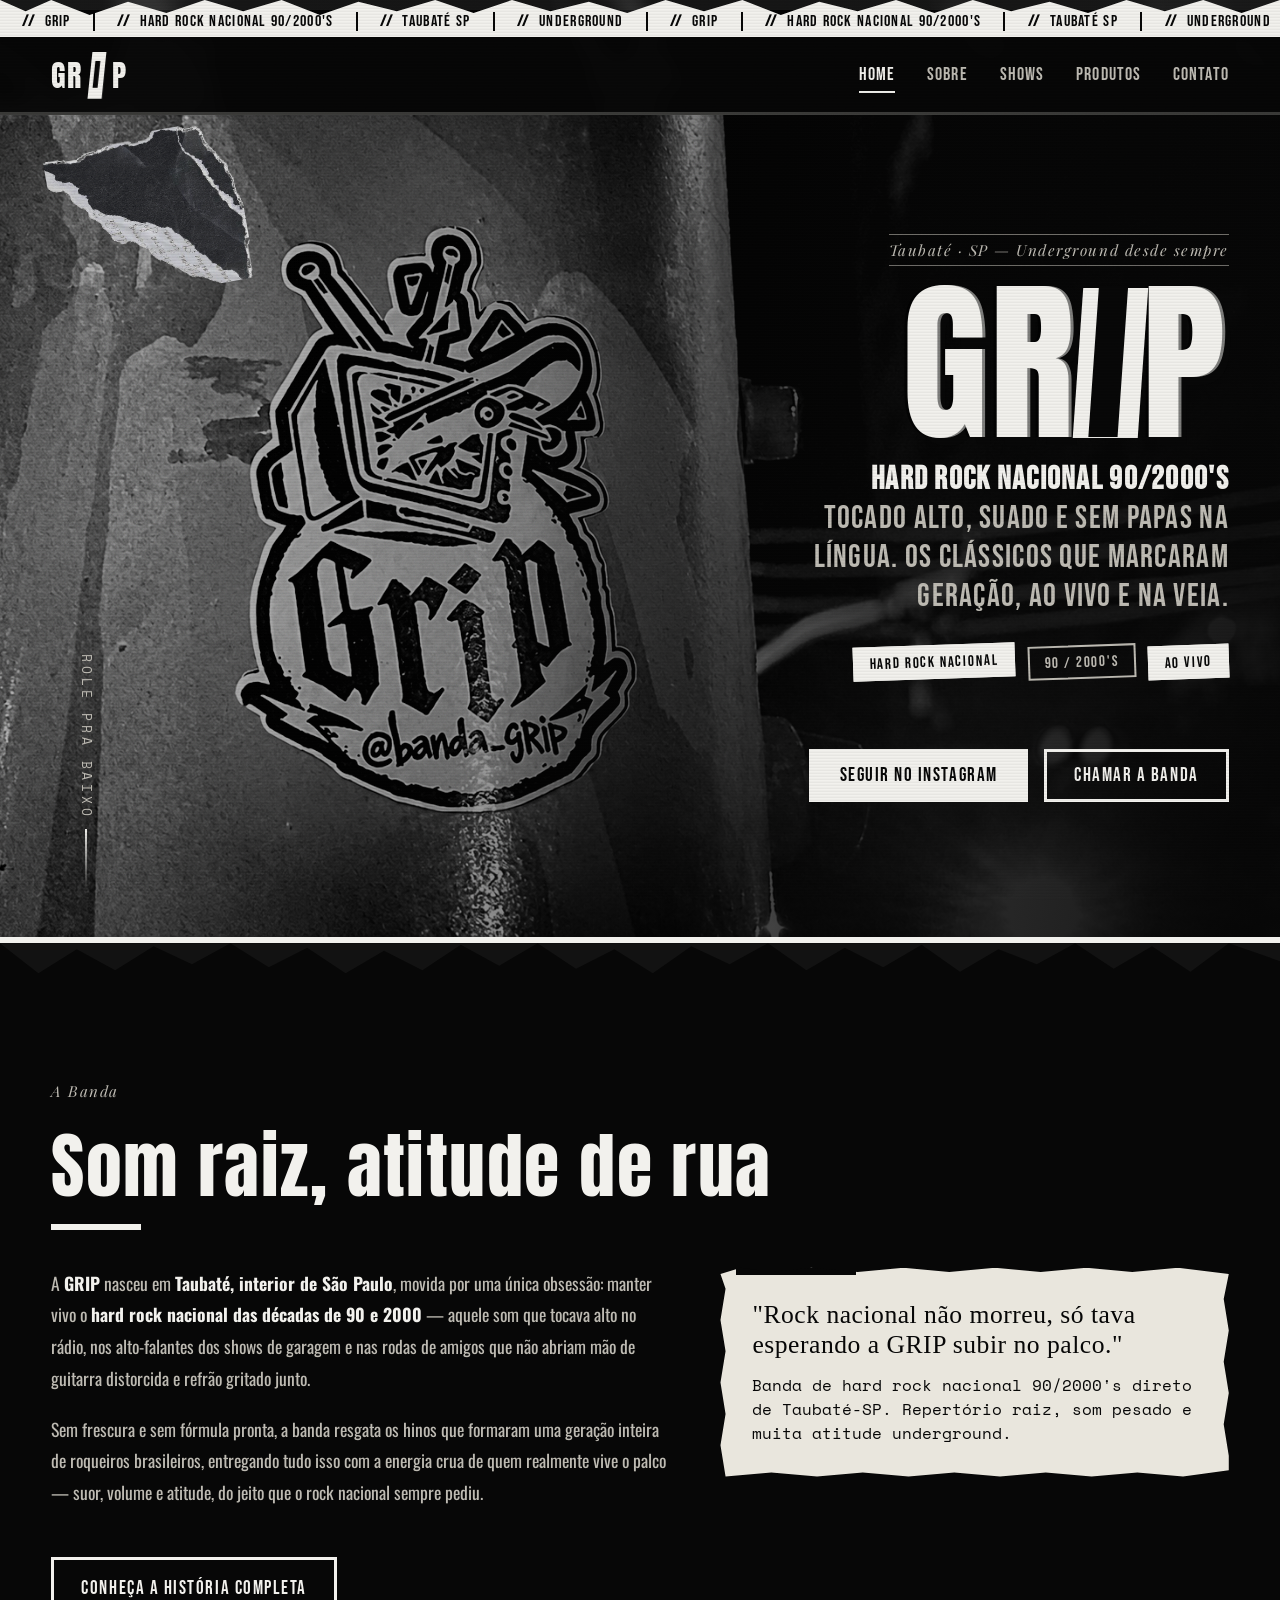
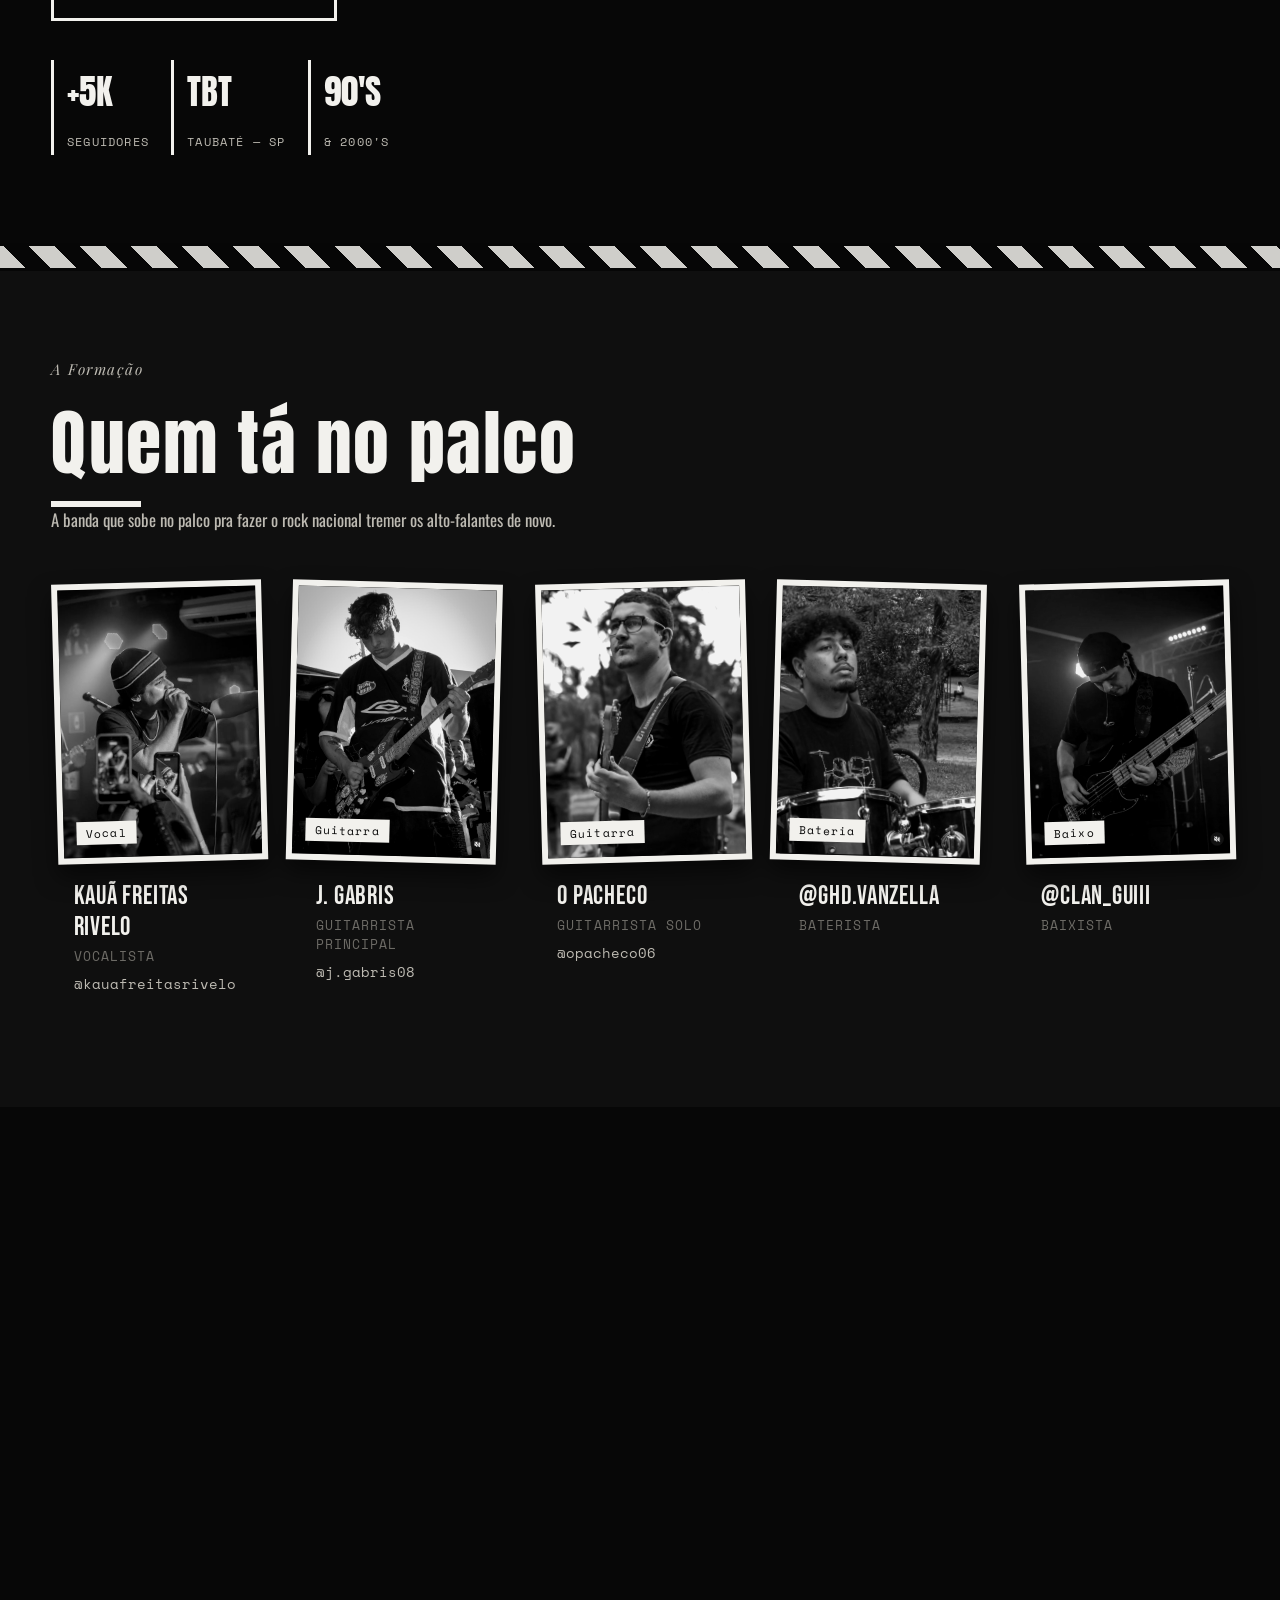
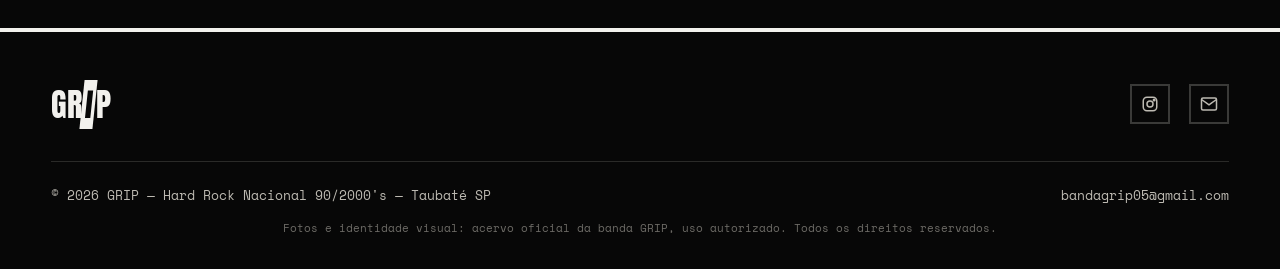
==== index.html @ e5ebc7c7 "Initial Commit of Banda GRIP" ====
<!DOCTYPE html>
<html lang="pt-BR">
<head>
<meta charset="UTF-8">
<meta name="viewport" content="width=device-width, initial-scale=1.0">
<title>GRIP — Hard Rock Nacional 90/2000's | Taubaté SP</title>
<meta name="description" content="GRIP é uma banda de hard rock nacional 90/2000's de Taubaté-SP. Som raiz, atitude underground e os maiores hits do rock brasileiro ao vivo.">
<link rel="icon" href="data:,">
<link rel="stylesheet" href="css/style.css">
</head>
<body>

<div class="page-bg" aria-hidden="true"><img src="img/home.jpg" alt=""></div>

<div class="tracking-glitch"></div>

<div class="ticker">
  <div class="ticker__track">
    <span>GRIP</span><span>HARD ROCK NACIONAL 90/2000'S</span><span>TAUBATÉ SP</span><span>UNDERGROUND</span>
    <span>GRIP</span><span>HARD ROCK NACIONAL 90/2000'S</span><span>TAUBATÉ SP</span><span>UNDERGROUND</span>
  </div>
</div>

<header class="site-header">
  <nav class="nav container">
    <a href="index.html" class="nav__logo">GR<span>I</span>P</a>
    <button class="nav__toggle" aria-label="Abrir menu" aria-expanded="false"><span></span></button>
    <ul class="nav__links">
      <li><a href="index.html">Home</a></li>
      <li><a href="sobre.html">Sobre</a></li>
      <li><a href="shows.html">Shows</a></li>
      <li><a href="produtos.html">Produtos</a></li>
      <li><a href="contato.html">Contato</a></li>
    </ul>
  </nav>
</header>

<main>

  <!-- HERO -->
  <section class="hero">
    <div class="hero__bg" aria-hidden="true"><img src="img/grip-hero.png" alt=""></div>
    <div class="paper-corner paper-corner--hero" aria-hidden="true"></div>
    <div class="container hero__inner">
      <span class="hero__eyebrow">Taubaté · SP — Underground desde sempre</span>
      <h1 class="hero__title">GR<em>I</em>P</h1>
      <p class="hero__tagline">
        <strong>Hard rock nacional 90/2000's</strong> tocado alto, suado e sem papas na língua.
        Os clássicos que marcaram geração, ao vivo e na veia.
      </p>
      <div class="hero__meta">
        <span class="badge badge--red">HARD ROCK NACIONAL</span>
        <span class="badge badge--mustard">90 / 2000's</span>
        <span class="badge badge--red">AO VIVO</span>
      </div>
      <div class="btn-row mt-lg">
        <a class="btn btn--fill" href="https://www.instagram.com/banda_grip/" target="_blank" rel="noopener">Seguir no Instagram</a>
        <a class="btn" href="contato.html">Chamar a Banda</a>
      </div>
    </div>
    <span class="hero__scroll">ROLE PRA BAIXO</span>
  </section>

  <div class="torn-divider"></div>

  <!-- SOBRE TEASER -->
  <section class="section">
    <div class="container">
      <div class="section-head reveal">
        <span class="section-head__kicker">A Banda</span>
        <h2 class="section-head__title">Som raiz, atitude de rua</h2>
      </div>

      <div class="bio">
        <div class="bio__text reveal">
          <p>
            A <strong>GRIP</strong> nasceu em <strong>Taubaté, interior de São Paulo</strong>, movida por uma única obsessão:
            manter vivo o <strong>hard rock nacional das décadas de 90 e 2000</strong> — aquele som que tocava alto no rádio,
            nos alto-falantes dos shows de garagem e nas rodas de amigos que não abriam mão de guitarra distorcida e refrão gritado junto.
          </p>
          <p>
            Sem frescura e sem fórmula pronta, a banda resgata os hinos que formaram uma geração inteira de roqueiros brasileiros,
            entregando tudo isso com a energia crua de quem realmente vive o palco — suor, volume e atitude, do jeito que o rock nacional sempre pediu.
          </p>
          <a class="btn mt-lg" href="sobre.html">Conheça a história completa</a>

          <div class="bio__stats">
            <div class="stat">
              <span class="stat__num">+5K</span>
              <span class="stat__label">Seguidores</span>
            </div>
            <div class="stat">
              <span class="stat__num">TBT</span>
              <span class="stat__label">Taubaté — SP</span>
            </div>
            <div class="stat">
              <span class="stat__num">90'S</span>
              <span class="stat__label">& 2000's</span>
            </div>
          </div>
        </div>

        <div class="bio__clip reveal">
          <h3>"Rock nacional não morreu, só tava esperando a GRIP subir no palco."</h3>
          <p>Banda de hard rock nacional 90/2000's direto de Taubaté-SP. Repertório raiz, som pesado e muita atitude underground.</p>
        </div>
      </div>
    </div>
  </section>

  <div class="divider--tape"></div>

  <!-- INTEGRANTES TEASER -->
  <section class="section section--over-photo">
    <div class="container">
      <div class="section-head reveal">
        <span class="section-head__kicker">A Formação</span>
        <h2 class="section-head__title">Quem tá no palco</h2>
        <p class="section-head__sub">A banda que sobe no palco pra fazer o rock nacional tremer os alto-falantes de novo.</p>
      </div>

      <div class="carousel reveal">
        <button class="carousel__btn carousel__btn--prev" aria-label="Integrante anterior">&#8249;</button>
        <div class="carousel__track">

          <article class="carousel__slide member-card">
            <div class="member-card__photo tv-frame">
              <span class="member-card__role">Vocal</span>
              <img class="tv-frame__photo" src="img/vocalista.jpg" alt="Kauã Freitas Rivelo cantando ao vivo">
            </div>
            <div class="member-card__body">
              <h3 class="member-card__name">Kauã Freitas Rivelo</h3>
              <p class="member-card__instrument">Vocalista</p>
              <a class="member-card__handle" href="https://www.instagram.com/kauafreitasrivelo/" target="_blank" rel="noopener">@kauafreitasrivelo</a>
            </div>
          </article>

          <article class="carousel__slide member-card">
            <div class="member-card__photo tv-frame">
              <span class="member-card__role">Guitarra</span>
              <img class="tv-frame__photo" src="img/guitarrista-principal.jpg" alt="J. Gabris tocando guitarra">
            </div>
            <div class="member-card__body">
              <h3 class="member-card__name">J. Gabris</h3>
              <p class="member-card__instrument">Guitarrista Principal</p>
              <a class="member-card__handle" href="https://www.instagram.com/j.gabris08/" target="_blank" rel="noopener">@j.gabris08</a>
            </div>
          </article>

          <article class="carousel__slide member-card">
            <div class="member-card__photo tv-frame">
              <span class="member-card__role">Guitarra</span>
              <img class="tv-frame__photo" src="img/guitarrista-solo.jpg" alt="O Pacheco tocando guitarra">
            </div>
            <div class="member-card__body">
              <h3 class="member-card__name">O Pacheco</h3>
              <p class="member-card__instrument">Guitarrista Solo</p>
              <a class="member-card__handle" href="https://www.instagram.com/opacheco06/" target="_blank" rel="noopener">@opacheco06</a>
            </div>
          </article>

          <article class="carousel__slide member-card">
            <div class="member-card__photo tv-frame">
              <span class="member-card__role">Bateria</span>
              <img class="tv-frame__photo" src="img/baterista.jpg" alt="Baterista da GRIP">
            </div>
            <div class="member-card__body">
              <h3 class="member-card__name"><a href="https://www.instagram.com/ghd.vanzella/" target="_blank" rel="noopener">@ghd.vanzella</a></h3>
              <p class="member-card__instrument">Baterista</p>
            </div>
          </article>

          <article class="carousel__slide member-card">
            <div class="member-card__photo tv-frame">
              <span class="member-card__role">Baixo</span>
              <img class="tv-frame__photo" src="img/baixista.jpg" alt="Baixista da GRIP">
            </div>
            <div class="member-card__body">
              <h3 class="member-card__name"><a href="https://www.instagram.com/clan_guiii/" target="_blank" rel="noopener">@clan_guiii</a></h3>
              <p class="member-card__instrument">Baixista</p>
            </div>
          </article>

        </div>
        <button class="carousel__btn carousel__btn--next" aria-label="Próximo integrante">&#8250;</button>
        <div class="carousel__counter"><strong data-current>01</strong> / <span data-total>05</span></div>
      </div>
    </div>
  </section>

  <!-- CHAMADA SHOWS -->
  <section class="section">
    <div class="container">
      <div class="shows-cta reveal">
        <span class="badge badge--mustard">Agenda</span>
        <h3>Quer ver a GRIP ao vivo?</h3>
        <p>Datas e locais de show são anunciados em primeira mão no Instagram da banda. Segue lá pra não perder o próximo rolê.</p>
        <div class="btn-row">
          <a class="btn btn--fill" href="https://www.instagram.com/banda_grip/" target="_blank" rel="noopener">Ver agenda no Instagram</a>
          <a class="btn" href="shows.html">Página de shows</a>
        </div>
      </div>
    </div>
  </section>

</main>

<footer class="site-footer">
  <div class="container footer-inner">
    <div class="footer-logo">GR<span>I</span>P</div>
    <div class="footer-social">
      <a href="https://www.instagram.com/banda_grip/" target="_blank" rel="noopener" aria-label="Instagram">
        <svg viewBox="0 0 24 24" fill="none" stroke="currentColor" stroke-width="2"><rect x="3" y="3" width="18" height="18" rx="5"/><circle cx="12" cy="12" r="4"/><circle cx="17.5" cy="6.5" r="1"/></svg>
      </a>
      <a href="mailto:bandagrip05@gmail.com" aria-label="E-mail">
        <svg viewBox="0 0 24 24" fill="none" stroke="currentColor" stroke-width="2"><rect x="2" y="4" width="20" height="16" rx="2"/><path d="m2 6 10 7 10-7"/></svg>
      </a>
    </div>
  </div>
  <div class="container footer-bottom">
    <span>&copy; <span data-year></span> GRIP — Hard Rock Nacional 90/2000's — Taubaté SP</span>
    <span>bandagrip05@gmail.com</span>
  </div>
  <div class="container footer-credits">
    Fotos e identidade visual: acervo oficial da banda GRIP, uso autorizado. Todos os direitos reservados.
  </div>
</footer>

<script src="js/main.js"></script>
</body>
</html>
---- css/style.css ----
/* =========================================================
   GRIP — Hard Rock Nacional 90/2000's — Taubaté SP
   Tema: Jornal Rasgado + TV / Vidro Quebrado — Preto & Branco
   ========================================================= */

@import url('https://fonts.googleapis.com/css2?family=Anton&family=Bebas+Neue&family=Permanent+Marker&family=Playfair+Display:wght@700;900&family=Oswald:wght@400;500;600;700&family=Space+Mono:wght@400;700&display=swap');

:root{
  --black:#070707;
  --black-soft:#121212;
  --paper:#e9e6dd;
  --paper-dim:#bdbab2;
  --white:#f2f1ed;
  --ink:#d8d6cf;
  --grey:#3a3a38;
  --grey-light:#6d6b66;
  --line:#2a2a28;

  --f-display: 'Anton', 'Bebas Neue', sans-serif;
  --f-condensed: 'Bebas Neue', sans-serif;
  --f-hand: 'Permanent Marker', cursive;
  --f-serif: 'Playfair Display', serif;
  --f-body: 'Oswald', sans-serif;
  --f-mono: 'Space Mono', monospace;
}

*,*::before,*::after{ box-sizing:border-box; }
html{ scroll-behavior:smooth; }
body{
  margin:0;
  background:var(--black);
  color:var(--white);
  font-family:var(--f-body);
  font-weight:400;
  overflow-x:hidden;
  position:relative;
}

img{ max-width:100%; display:block; }
a{ color:inherit; text-decoration:none; }

/* ---------------------------------------------------------
   FUNDO DE PÁGINA (Home) — foto com blur
--------------------------------------------------------- */
.page-bg{
  position:fixed;
  inset:-40px;
  z-index:-1;
  overflow:hidden;
}
.page-bg img{
  width:100%; height:100%;
  object-fit:cover;
  filter:blur(9px) grayscale(1) brightness(.6) contrast(1.2);
  transform:scale(1.08);
}
.page-bg::after{
  content:"";
  position:absolute; inset:0;
  background:radial-gradient(ellipse at 50% 35%, transparent 0%, rgba(7,7,7,.65) 80%);
}

/* ---------------------------------------------------------
   FUNDO DO HERO (Home) — foto do adesivo, só no topo
--------------------------------------------------------- */
.hero__bg{
  position:absolute;
  inset:0;
  overflow:hidden;
  z-index:0;
}
.hero__bg img{
  width:100%; height:100%;
  object-fit:cover;
  object-position:center 30%;
  filter:grayscale(1) brightness(.85) contrast(1.15);
}
.hero__bg::after{
  content:"";
  position:absolute; inset:0;
  background:linear-gradient(100deg, rgba(7,7,7,.15) 0%, rgba(7,7,7,.35) 42%, rgba(7,7,7,.8) 68%, rgba(7,7,7,.95) 100%);
}

/* ---------------------------------------------------------
   ACENTOS DECORATIVOS — recortes "composição"
--------------------------------------------------------- */
.paper-corner{
  position:absolute;
  width:150px; height:150px;
  background-image:url("../img/composicao03.png");
  background-size:contain;
  background-repeat:no-repeat;
  opacity:.9;
  pointer-events:none;
  z-index:1;
}
.paper-corner--hero{
  top:-10px; left:4%;
  width:190px; height:190px;
  transform:rotate(-100deg);
}
.ink-stamp{
  position:absolute;
  inset:0;
  background-image:url("../img/composicao01.png");
  background-size:60% auto;
  background-repeat:no-repeat;
  background-position:center 20%;
  opacity:.14;
  pointer-events:none;
  z-index:0;
}
.film-strip{
  width:100%;
  height:90px;
  background-image:url("../img/composicao02.png");
  background-size:auto 160%;
  background-repeat:repeat-x;
  background-position:center;
  opacity:.8;
  margin-bottom:2.5rem;
}
ul{ margin:0; padding:0; list-style:none; }
h1,h2,h3,h4{ margin:0; font-family:var(--f-display); font-weight:400; letter-spacing:.02em; }
p{ margin:0; }

::selection{ background:var(--white); color:var(--black); }

/* ---------------------------------------------------------
   GRAIN / SCANLINE / STATIC OVERLAY (whole site = tela quebrada)
--------------------------------------------------------- */
body::before{
  content:"";
  position:fixed; inset:0;
  z-index:9999;
  pointer-events:none;
  opacity:.08;
  mix-blend-mode:overlay;
  background-image:url("data:image/svg+xml;utf8,<svg xmlns='http://www.w3.org/2000/svg' width='160' height='160'><filter id='n'><feTurbulence type='fractalNoise' baseFrequency='0.9' numOctaves='2' stitchTiles='stitch'/></filter><rect width='100%25' height='100%25' filter='url(%23n)'/></svg>");
  background-size:160px 160px;
  animation:staticJitter .4s steps(2) infinite;
}
body::after{
  content:"";
  position:fixed; inset:0;
  z-index:9998;
  pointer-events:none;
  background:repeating-linear-gradient(0deg, rgba(0,0,0,.14) 0px, rgba(0,0,0,.14) 1px, transparent 2px, transparent 3px);
  opacity:.3;
}
@keyframes staticJitter{
  0%{ transform:translate(0,0); }
  50%{ transform:translate(-1px,1px); }
  100%{ transform:translate(1px,-1px); }
}

/* tracking glitch bar que cruza a tela de vez em quando */
.tracking-glitch{
  position:fixed; left:0; right:0; height:10px;
  background:rgba(242,241,237,.08);
  z-index:9997;
  pointer-events:none;
  animation:trackingMove 7s linear infinite;
}
@keyframes trackingMove{
  0%{ top:-10%; opacity:0; }
  2%{ opacity:1; }
  6%{ opacity:0; }
  100%{ top:110%; opacity:0; }
}

.container{
  width:min(1180px, 92%);
  margin:0 auto;
}

/* ---------------------------------------------------------
   TICKER — tira de jornal rasgada
--------------------------------------------------------- */
.ticker{
  background:var(--white);
  color:var(--black);
  font-family:var(--f-condensed);
  font-size:1rem;
  letter-spacing:.08em;
  overflow:hidden;
  white-space:nowrap;
  position:relative;
  z-index:500;
  clip-path:polygon(0 0,2% 30%,4% 0,7% 40%,10% 5%,13% 35%,16% 0,19% 30%,22% 0,25% 40%,28% 5%,31% 30%,34% 0,37% 35%,40% 0,43% 30%,46% 5%,49% 35%,52% 0,55% 30%,58% 0,61% 40%,64% 5%,67% 30%,70% 0,73% 35%,76% 0,79% 30%,82% 5%,85% 35%,88% 0,91% 30%,94% 0,97% 35%,100% 0,100% 100%,0 100%);
  padding-top:4px;
}
.ticker__track{
  display:inline-flex;
  animation:ticker 22s linear infinite;
  padding:.5rem 0 .4rem;
}
.ticker__track span{
  padding:0 1.4rem;
  display:inline-flex;
  align-items:center;
  gap:.6rem;
  border-left:2px solid var(--black);
}
.ticker__track span:first-child{ border-left:none; }
.ticker__track span::before{ content:"//"; font-weight:700; }
@keyframes ticker{
  0%{ transform:translateX(0); }
  100%{ transform:translateX(-50%); }
}

/* ---------------------------------------------------------
   HEADER / NAV
--------------------------------------------------------- */
.site-header{
  position:sticky; top:0; z-index:400;
  background:rgba(7,7,7,.92);
  backdrop-filter:blur(3px);
  border-bottom:3px solid var(--grey);
}
.nav{
  display:flex;
  align-items:center;
  justify-content:space-between;
  padding:.9rem 0;
}
.nav__logo{
  font-family:var(--f-display);
  font-size:1.9rem;
  letter-spacing:.03em;
  color:var(--white);
  display:flex;
  align-items:center;
  gap:.5rem;
}
.nav__logo span{
  display:inline-block;
  background:var(--white);
  color:var(--black);
  padding:0 .2rem;
  transform:skewX(-6deg);
}
.nav__links{
  display:flex;
  gap:2rem;
  font-family:var(--f-condensed);
  font-size:1.15rem;
  letter-spacing:.06em;
}
.nav__links a{
  position:relative;
  padding:.2rem 0;
  color:var(--paper-dim);
  transition:color .2s ease;
}
.nav__links a:hover,
.nav__links a.active{ color:var(--white); }
.nav__links a::after{
  content:"";
  position:absolute; left:0; bottom:-4px;
  width:0; height:2px; background:var(--white);
  transition:width .25s ease;
}
.nav__links a:hover::after,
.nav__links a.active::after{ width:100%; }

.nav__toggle{
  display:none;
  background:none; border:2px solid var(--white);
  width:42px; height:38px;
  position:relative;
  cursor:pointer;
}
.nav__toggle span,
.nav__toggle span::before,
.nav__toggle span::after{
  content:""; position:absolute; left:8px; right:8px; height:2px; background:var(--white);
}
.nav__toggle span{ top:18px; }
.nav__toggle span::before{ top:-8px; }
.nav__toggle span::after{ top:8px; }

@media (max-width:860px){
  .nav__toggle{ display:block; }
  .nav__links{
    position:fixed; inset:0 0 0 auto;
    top:64px;
    width:70%;
    max-width:320px;
    height:calc(100vh - 64px);
    background:var(--black-soft);
    border-left:3px solid var(--white);
    flex-direction:column;
    padding:2rem 1.6rem;
    transform:translateX(100%);
    transition:transform .3s ease;
  }
  .nav__links.open{ transform:translateX(0); }
}

/* ---------------------------------------------------------
   BADGES / BUTTONS
--------------------------------------------------------- */
.badge{
  display:inline-flex; align-items:center; gap:.4rem;
  font-family:var(--f-condensed);
  font-size:.95rem;
  letter-spacing:.12em;
  padding:.35rem .9rem;
  border:2px solid var(--white);
  color:var(--white);
  transform:rotate(-2deg);
}
.badge--red{ background:var(--white); color:var(--black); }
.badge--mustard{ color:var(--paper-dim); border-color:var(--paper-dim); }

.btn{
  display:inline-flex; align-items:center; gap:.6rem;
  font-family:var(--f-condensed);
  font-size:1.2rem;
  letter-spacing:.08em;
  padding:.75rem 1.7rem;
  border:3px solid var(--white);
  color:var(--white);
  background:transparent;
  position:relative;
  transition:background .2s ease, color .2s ease, transform .15s ease;
}
.btn:hover{ transform:translate(-2px,-2px); }
.btn--fill{
  background:var(--white);
  border-color:var(--white);
  color:var(--black);
}
.btn--fill:hover{ background:var(--paper-dim); border-color:var(--paper-dim); }

.btn-row{ display:flex; gap:1rem; flex-wrap:wrap; }
.hero .btn-row{ justify-content:flex-end; }

/* ---------------------------------------------------------
   HERO
--------------------------------------------------------- */
.hero{
  position:relative;
  min-height:92vh;
  display:flex;
  align-items:center;
  padding:3rem 0 4rem;
  background:
    radial-gradient(ellipse at 50% 20%, rgba(255,255,255,.08), transparent 60%),
    repeating-radial-gradient(circle at 10% 90%, rgba(242,241,237,.03) 0 2px, transparent 2px 4px),
    linear-gradient(rgba(7,7,7,.35), rgba(7,7,7,.65));
  overflow:hidden;
  border-bottom:6px solid var(--white);
}
.hero::before{
  content:"";
  position:absolute; inset:0;
  background-image:
    linear-gradient(transparent 95%, rgba(242,241,237,.06) 100%),
    linear-gradient(90deg, transparent 95%, rgba(242,241,237,.06) 100%);
  background-size:40px 40px;
  opacity:.5;
  pointer-events:none;
}
.hero__inner{
  position:relative;
  z-index:2;
  display:flex;
  flex-direction:column;
  align-items:flex-end;
  text-align:right;
  margin-left:auto;
  gap:1.4rem;
}
.hero__eyebrow{
  font-family:var(--f-serif);
  font-style:italic;
  font-size:.95rem;
  letter-spacing:.1em;
  color:var(--paper-dim);
  border-top:1px solid var(--grey-light);
  border-bottom:1px solid var(--grey-light);
  padding:.3rem 0;
}
.hero__title{
  font-size:clamp(4.5rem, 16vw, 11rem);
  line-height:.85;
  color:var(--white);
  text-shadow:
    3px 0 0 rgba(242,241,237,.5),
    -3px 0 0 rgba(0,0,0,.6),
    8px 8px 0 var(--black);
  position:relative;
  animation:glitch 6s infinite;
}
.hero__title em{
  font-style:normal;
  display:inline-block;
  color:var(--black);
  background:var(--white);
  padding:0 .06em;
  text-shadow:none;
  transform:skewX(-4deg);
}
@keyframes glitch{
  0%,88%,100%{ transform:translate(0,0); filter:none; clip-path:none; }
  89%{ transform:translate(-4px,2px); filter:brightness(1.4) contrast(1.3); }
  90%{ transform:translate(4px,-2px) skewX(1deg); }
  91%{ transform:translate(-2px,0); filter:invert(.1); }
  92%{ transform:translate(0,2px); }
  93%{ transform:translate(0,0); }
}
.hero__tagline{
  font-family:var(--f-condensed);
  font-size:clamp(1.3rem,2.6vw,2rem);
  letter-spacing:.04em;
  color:var(--paper-dim);
  max-width:34ch;
}
.hero__tagline strong{ color:var(--white); }
.hero__meta{
  display:flex; gap:.8rem; flex-wrap:wrap;
  justify-content:flex-end;
  margin-top:.4rem;
}
.hero__scroll{
  position:absolute;
  left:6%;
  bottom:3rem;
  writing-mode:vertical-rl;
  font-family:var(--f-mono);
  font-size:.8rem;
  letter-spacing:.3em;
  color:var(--paper-dim);
  display:flex; align-items:center; gap:.6rem;
}
.hero__scroll::after{
  content:"";
  width:2px; height:60px;
  background:linear-gradient(var(--white), transparent);
}

/* ---------------------------------------------------------
   SECTION GENERIC
--------------------------------------------------------- */
.section{
  padding:5.5rem 0;
  position:relative;
}
.section--alt{ background:var(--black-soft); }
.section--over-photo{ background:rgba(18,18,18,.82); }
.section-head{
  margin-bottom:3rem;
  display:flex; flex-direction:column; gap:.6rem;
}
.section-head__kicker{
  font-family:var(--f-serif);
  font-style:italic;
  color:var(--paper-dim);
  letter-spacing:.1em;
  font-size:.95rem;
}
.section-head__title{
  font-size:clamp(2.6rem,6vw,4.5rem);
  color:var(--white);
  position:relative;
  display:inline-block;
}
.section-head__title::after{
  content:"";
  position:absolute; left:0; bottom:-10px;
  width:90px; height:6px; background:var(--white);
}
.section-head__sub{
  font-family:var(--f-body);
  color:var(--paper-dim);
  max-width:60ch;
  font-size:1.05rem;
  line-height:1.6;
}

/* halftone divider */
.divider{
  height:46px;
  background-image:radial-gradient(var(--grey) 2px, transparent 2.2px);
  background-size:14px 14px;
  opacity:.5;
}
.divider--tape{
  height:28px;
  background:repeating-linear-gradient(45deg, var(--white) 0 18px, var(--black) 18px 36px);
  border-top:3px solid var(--black);
  border-bottom:3px solid var(--black);
  opacity:.85;
}
/* rasgo entre seções, como papel de jornal arrancado */
.torn-divider{
  position:relative;
  height:50px;
  background:var(--black);
  overflow:hidden;
}
.torn-divider::before{
  content:"";
  position:absolute; left:0; right:0; top:0; height:30px;
  background:var(--black-soft);
  clip-path:polygon(0 0,3% 100%,6% 20%,9% 90%,12% 10%,15% 70%,18% 0,21% 80%,24% 15%,27% 100%,30% 25%,33% 90%,36% 5%,39% 75%,42% 0,45% 85%,48% 20%,51% 100%,54% 10%,57% 70%,60% 0,63% 90%,66% 15%,69% 80%,72% 5%,75% 95%,78% 20%,81% 70%,84% 0,87% 85%,90% 10%,93% 95%,96% 0,100% 60%,100% 0);
}

/* ---------------------------------------------------------
   MOLDURA — foto de jornal com clipe (imagem real)
--------------------------------------------------------- */
.tv-frame{
  position:relative;
  overflow:hidden;
  display:flex; align-items:center; justify-content:center;
  background:
    radial-gradient(ellipse at 50% 30%, rgba(255,255,255,.08), transparent 65%),
    linear-gradient(160deg,#1c1c1a,#070707);
  border:6px solid var(--white);
  box-shadow:0 12px 22px rgba(0,0,0,.55);
  animation:frameSway 8s ease-in-out infinite;
  transform-origin:top center;
}
@keyframes frameSway{
  0%,100%{ transform:rotate(-1.2deg); }
  50%{ transform:rotate(1.2deg); }
}
.tv-frame svg{ position:relative; z-index:5; width:40%; opacity:.9; }
.tv-frame__photo{
  position:absolute;
  inset:0;
  width:100%; height:100%;
  object-fit:cover;
  z-index:1;
  filter:grayscale(1) contrast(1.08) brightness(.95);
}

/* moldura de jornal com clipe (imagem real) — só na página Shows */
.tv-frame--wide{
  width:100%;
  aspect-ratio:21/9;
  overflow:visible;
  border:none;
  box-shadow:none;
}
.tv-frame--wide::before{
  content:"";
  position:absolute; inset:-6%;
  background-image:url("../img/jornal01.png");
  background-repeat:no-repeat;
  background-position:center;
  background-size:contain;
  z-index:4;
  pointer-events:none;
  filter:drop-shadow(0 14px 20px rgba(0,0,0,.6));
}
.tv-frame--wide svg{ width:20%; max-width:170px; }
.tv-frame--wide .gallery__caption{
  font-size:.8rem;
  z-index:5;
}

/* ---------------------------------------------------------
   FEATURE LIST (texto simples, sem moldura de foto)
--------------------------------------------------------- */
.feature-grid{
  display:grid;
  grid-template-columns:repeat(auto-fit, minmax(240px,1fr));
  gap:2.4rem;
  margin-top:3rem;
}
.feature-item{
  border-top:3px solid var(--white);
  padding-top:1.2rem;
}
.feature-item svg{ width:36px; height:36px; margin-bottom:1rem; }
.feature-item h3{
  font-family:var(--f-condensed);
  font-size:1.6rem;
  letter-spacing:.03em;
  color:var(--white);
}
.feature-item p{
  color:var(--paper-dim);
  font-size:.95rem;
  margin-top:.4rem;
  line-height:1.5;
}

/* ---------------------------------------------------------
   SOBRE / BIO
--------------------------------------------------------- */
.bio{
  display:grid;
  grid-template-columns:1.1fr .9fr;
  gap:3rem;
  align-items:start;
}
.bio__text{
  font-size:1.1rem;
  line-height:1.8;
  color:var(--paper-dim);
}
.bio__text p + p{ margin-top:1.2rem; }
.bio__text strong{ color:var(--white); }
.bio__clip{
  background:var(--paper);
  color:var(--black);
  padding:2rem;
  transform:rotate(1.5deg);
  box-shadow:10px 10px 0 var(--black), 10px 10px 0 2px var(--white);
  font-family:var(--f-mono);
  position:relative;
  clip-path:polygon(
    0% 3%, 4% 0%, 10% 2%, 18% 0%, 27% 2%, 36% 0%, 45% 2%, 54% 0%,
    63% 2%, 72% 0%, 81% 2%, 90% 0%, 100% 3%,
    99% 15%, 100% 30%, 99% 45%, 100% 60%, 99% 75%, 100% 90%, 100% 97%,
    91% 100%, 82% 98%, 73% 100%, 64% 98%, 55% 100%, 46% 98%, 37% 100%, 28% 98%, 19% 100%, 10% 98%, 1% 100%,
    0% 85%, 1% 70%, 0% 55%, 1% 40%, 0% 25%, 1% 10%
  );
  animation:paperSway 9s ease-in-out infinite;
}
@keyframes paperSway{
  0%,100%{ transform:rotate(1.5deg); }
  50%{ transform:rotate(.3deg); }
}
.bio__clip::before{
  content:"RECORTE DE JORNAL";
  position:absolute; top:-14px; left:16px;
  background:var(--black); color:var(--white);
  font-family:var(--f-condensed);
  letter-spacing:.14em;
  font-size:.75rem;
  padding:.2rem .6rem;
}
.bio__clip h3{
  font-family:var(--f-hand);
  color:var(--black);
  font-size:1.6rem;
  margin-bottom:.8rem;
}
.bio__stats{
  display:flex;
  gap:1.4rem;
  margin-top:2.4rem;
  flex-wrap:wrap;
}
.stat{
  border-left:3px solid var(--white);
  padding-left:.8rem;
}
.stat__num{
  font-family:var(--f-display);
  font-size:2.2rem;
  color:var(--white);
  display:block;
}
.stat__label{
  font-family:var(--f-mono);
  font-size:.75rem;
  letter-spacing:.1em;
  color:var(--paper-dim);
  text-transform:uppercase;
}

@media (max-width:900px){
  .bio{ grid-template-columns:1fr; }
}

/* ---------------------------------------------------------
   INTEGRANTES
--------------------------------------------------------- */
.members{
  display:grid;
  grid-template-columns:repeat(auto-fit, minmax(240px,1fr));
  gap:2.4rem;
}
.member-card{
  position:relative;
  padding:0 0 1.6rem;
  transition:transform .25s ease;
}
.member-card:hover{ transform:translateY(-6px); }
.member-card__photo{
  aspect-ratio:3/4;
  display:flex; align-items:center; justify-content:center;
  position:relative;
  transform:rotate(-1.5deg);
}
.member-card:nth-child(even) .member-card__photo{ transform:rotate(1.5deg); }
.member-card__role{
  position:absolute; bottom:.8rem; left:.8rem;
  font-family:var(--f-mono); font-size:.7rem; letter-spacing:.1em;
  background:var(--white); color:var(--black); padding:.2rem .6rem;
  z-index:5;
}
.member-card__body{ padding:1.2rem 1.4rem 0; }
.member-card__name{
  font-family:var(--f-condensed);
  font-size:1.6rem;
  letter-spacing:.03em;
  color:var(--white);
}
.member-card__name a{ color:inherit; transition:color .2s ease; }
.member-card__name a:hover{ color:var(--paper-dim); }
.member-card__instrument{
  font-family:var(--f-mono);
  font-size:.8rem;
  letter-spacing:.08em;
  text-transform:uppercase;
  color:var(--grey-light);
  margin-top:.25rem;
}
.member-card__handle{
  font-family:var(--f-mono);
  font-size:.85rem;
  color:var(--paper-dim);
  display:inline-flex; gap:.3rem; margin-top:.5rem;
  transition:color .2s ease;
}
.member-card__handle:hover{ color:var(--white); }

/* ---------------------------------------------------------
   INTEGRANTES — grade no desktop, carrossel só no mobile
--------------------------------------------------------- */
.carousel{
  position:relative;
}
.carousel__track{
  display:grid;
  grid-template-columns:repeat(auto-fit, minmax(190px, 1fr));
  gap:2rem;
}
.carousel__slide{ width:auto; }
.carousel__btn,
.carousel__counter{ display:none; }

@media (max-width:860px){
  .carousel{ padding:0 56px; }
  .carousel__track{
    display:flex;
    gap:2rem;
    overflow-x:auto;
    scroll-snap-type:x mandatory;
    scroll-behavior:smooth;
    padding:.5rem 0 1.2rem;
    margin:0 -4px;
    -ms-overflow-style:none;
    scrollbar-width:none;
  }
  .carousel__track::-webkit-scrollbar{ display:none; }
  .carousel__slide{
    flex:0 0 auto;
    width:250px;
    scroll-snap-align:start;
    padding:0 4px;
  }
  .carousel__btn{
    display:flex;
    position:absolute; top:36%; transform:translateY(-50%);
    width:46px; height:46px;
    border:2px solid var(--white);
    background:var(--black);
    color:var(--white);
    align-items:center; justify-content:center;
    cursor:pointer;
    z-index:10;
    font-family:var(--f-display);
    font-size:1.3rem;
    line-height:1;
    transition:background .2s ease, color .2s ease;
  }
  .carousel__btn:hover{ background:var(--white); color:var(--black); }
  .carousel__btn--prev{ left:0; }
  .carousel__btn--next{ right:0; }
  .carousel__counter{
    display:block;
    text-align:center;
    margin-top:1rem;
    font-family:var(--f-mono);
    letter-spacing:.2em;
    font-size:.8rem;
    color:var(--paper-dim);
  }
  .carousel__counter strong{ color:var(--white); }
}
@media (max-width:640px){
  .carousel{ padding:0; }
  .carousel__btn{ display:none; }
  .carousel__slide{ width:72vw; }
}

/* ---------------------------------------------------------
   INTEGRANTES EM LINHA (página Sobre) — foto/texto alternados
--------------------------------------------------------- */
.member-rows{
  display:flex;
  flex-direction:column;
  gap:4.5rem;
}
.member-row{
  display:flex;
  align-items:center;
  gap:3.5rem;
}
.member-row:nth-child(even){ flex-direction:row-reverse; }
.member-row__photo{
  flex:0 0 42%;
  aspect-ratio:4/5;
  max-width:380px;
}
.member-row__info{
  flex:1;
  min-width:0;
}
.member-row__index{
  display:block;
  font-family:var(--f-display);
  font-size:1.2rem;
  color:var(--grey-light);
  letter-spacing:.1em;
  margin-bottom:.6rem;
}
.member-row__role{
  display:inline-block;
  font-family:var(--f-mono);
  font-size:.75rem;
  letter-spacing:.12em;
  text-transform:uppercase;
  border:1px solid var(--grey-light);
  color:var(--paper-dim);
  padding:.25rem .7rem;
  margin-bottom:1rem;
}
.member-row__name{
  font-size:clamp(2.2rem,4vw,3.4rem);
  color:var(--white);
  line-height:.95;
}
.member-row__name a{ color:inherit; transition:color .2s ease; }
.member-row__name a:hover{ color:var(--paper-dim); }
.member-row__instrument{
  font-family:var(--f-condensed);
  font-size:1.3rem;
  letter-spacing:.04em;
  color:var(--paper-dim);
  margin-top:.6rem;
}
.member-row__handle{
  display:inline-flex;
  margin-top:1rem;
  font-family:var(--f-mono);
  font-size:.95rem;
  color:var(--white);
  border-bottom:1px solid var(--grey-light);
  padding-bottom:.2rem;
  transition:color .2s ease, border-color .2s ease;
}
.member-row__handle:hover{ color:var(--paper-dim); border-color:var(--paper-dim); }

@media (max-width:760px){
  .member-row,
  .member-row:nth-child(even){
    flex-direction:column;
    align-items:flex-start;
    gap:1.6rem;
  }
  .member-row__photo{
    flex:0 0 auto;
    width:100%;
    max-width:420px;
    aspect-ratio:4/5;
  }
}

/* ---------------------------------------------------------
   SHOWS
--------------------------------------------------------- */
.shows-cta{
  border:3px dashed var(--paper-dim);
  padding:2.4rem;
  text-align:center;
  display:flex; flex-direction:column; align-items:center; gap:1.2rem;
}
.shows-cta h3{
  font-size:clamp(1.8rem,4vw,2.6rem);
  color:var(--white);
}
.shows-cta p{
  color:var(--paper-dim);
  max-width:50ch;
  font-size:1.05rem;
  line-height:1.6;
}

.show-list{ display:flex; flex-direction:column; margin-top:3rem; }
.show-row{
  display:grid;
  grid-template-columns:120px 1fr auto;
  gap:1.4rem;
  align-items:center;
  padding:1.3rem 0;
  border-bottom:2px solid var(--grey);
}
.show-row__date{
  font-family:var(--f-display);
  font-size:1.6rem;
  color:var(--white);
  line-height:1;
}
.show-row__date span{
  display:block;
  font-family:var(--f-mono);
  font-size:.7rem;
  color:var(--paper-dim);
  letter-spacing:.1em;
  margin-top:.2rem;
}
.show-row__info h4{
  font-family:var(--f-condensed);
  font-size:1.4rem;
  color:var(--white);
}
.show-row__info p{
  font-family:var(--f-body);
  color:var(--paper-dim);
  font-size:.95rem;
}
@media (max-width:640px){
  .show-row{ grid-template-columns:1fr; text-align:left; gap:.4rem; }
}

/* ---------------------------------------------------------
   GALERIA
--------------------------------------------------------- */
.gallery{
  display:grid;
  grid-template-columns:repeat(auto-fit, minmax(230px,1fr));
  gap:2rem;
}
.gallery__item{
  aspect-ratio:1/1;
  position:relative;
}
.gallery__item:nth-child(odd){ transform:rotate(-1.4deg); }
.gallery__item:nth-child(even){ transform:rotate(1.4deg); }
.gallery__caption{
  position:absolute; bottom:0; left:0; right:0;
  background:rgba(7,7,7,.85);
  font-family:var(--f-mono);
  font-size:.7rem;
  letter-spacing:.08em;
  color:var(--paper-dim);
  padding:.5rem .7rem;
  text-transform:uppercase;
  z-index:5;
}

/* ---------------------------------------------------------
   PRODUTOS — caixa "em breve"
--------------------------------------------------------- */
.coming-soon{
  border:3px dashed var(--paper-dim);
  padding:3.5rem 2.4rem;
  text-align:center;
  display:flex; flex-direction:column; align-items:center; gap:1.1rem;
}
.coming-soon__logo{
  width:150px;
  margin-bottom:.6rem;
  filter:invert(1);
  animation:logoFlicker 5s ease-in-out infinite;
}
@keyframes logoFlicker{
  0%,100%{ opacity:1; }
  48%{ opacity:1; }
  50%{ opacity:.7; }
  52%{ opacity:1; }
  74%{ opacity:1; }
  75%{ opacity:.85; }
  76%{ opacity:1; }
}
.coming-soon h3{
  font-size:clamp(1.8rem,4vw,2.6rem);
  color:var(--white);
}
.coming-soon p{
  color:var(--paper-dim);
  max-width:50ch;
  font-size:1.05rem;
  line-height:1.6;
}

/* ---------------------------------------------------------
   PRODUTOS (catálogo futuro) — pronto para quando a loja abrir
--------------------------------------------------------- */
.product-grid{
  display:grid;
  grid-template-columns:repeat(auto-fit, minmax(240px,1fr));
  gap:2.4rem;
}
.product-card{ position:relative; }
.product-card__photo{
  aspect-ratio:1/1;
  margin-bottom:1.2rem;
}
.product-card__name{
  font-family:var(--f-condensed);
  font-size:1.5rem;
  letter-spacing:.03em;
  color:var(--white);
}
.product-card__desc{
  color:var(--paper-dim);
  font-size:.9rem;
  margin-top:.3rem;
}
.product-card__price{
  font-family:var(--f-mono);
  font-size:1.1rem;
  color:var(--white);
  margin:.6rem 0 1rem;
}

/* ---------------------------------------------------------
   CONTATO
--------------------------------------------------------- */
.contact-grid{
  display:flex;
  justify-content:center;
}
.contact-card{
  background:var(--black-soft);
  border:2px solid var(--grey);
  padding:2.4rem;
  max-width:640px;
  width:100%;
}
.contact-card h3{
  font-family:var(--f-condensed);
  font-size:1.8rem;
  color:var(--white);
  margin-bottom:1.2rem;
}
.contact-list{ display:flex; flex-direction:column; gap:1rem; }
.contact-list a{
  display:flex; align-items:center; gap:.8rem;
  font-family:var(--f-body);
  font-size:1.05rem;
  color:var(--paper-dim);
  border-bottom:1px solid var(--grey);
  padding-bottom:.8rem;
  transition:color .2s ease, padding-left .2s ease;
}
.contact-list a:hover{ color:var(--white); padding-left:.4rem; }
.contact-list svg{ width:20px; height:20px; flex-shrink:0; stroke:var(--white); }

/* ---------------------------------------------------------
   FOOTER
--------------------------------------------------------- */
.site-footer{
  border-top:4px solid var(--white);
  padding:3rem 0 2rem;
  background:var(--black);
}
.footer-inner{
  display:flex; justify-content:space-between; align-items:center; flex-wrap:wrap; gap:1.5rem;
}
.footer-logo{
  font-family:var(--f-display);
  font-size:2rem;
  color:var(--white);
}
.footer-logo span{
  display:inline-block;
  background:var(--white);
  color:var(--black);
  padding:0 .2rem;
  transform:skewX(-6deg);
}
.footer-social{ display:flex; gap:1.2rem; }
.footer-social a{
  width:40px; height:40px;
  border:2px solid var(--grey);
  display:flex; align-items:center; justify-content:center;
  transition:border-color .2s ease, color .2s ease;
  color:var(--paper-dim);
}
.footer-social a:hover{ border-color:var(--white); color:var(--white); }
.footer-social svg{ width:18px; height:18px; }
.footer-bottom{
  margin-top:2rem;
  padding-top:1.5rem;
  border-top:1px solid var(--line);
  font-family:var(--f-mono);
  font-size:.8rem;
  color:var(--paper-dim);
  display:flex; justify-content:space-between; flex-wrap:wrap; gap:.6rem;
}
.footer-credits{
  margin-top:.9rem;
  font-family:var(--f-mono);
  font-size:.7rem;
  line-height:1.6;
  color:var(--grey-light);
  text-align:center;
}

/* ---------------------------------------------------------
   PAGE HERO (inner pages)
--------------------------------------------------------- */
.page-hero{
  padding:4.5rem 0 3rem;
  border-bottom:5px solid var(--white);
  background:
    radial-gradient(ellipse at 20% 0%, rgba(255,255,255,.1), transparent 60%),
    var(--black);
  position:relative;
}
.page-hero .paper-corner{
  top:-10px; right:6%;
  transform:rotate(10deg);
}
.page-hero__kicker{
  font-family:var(--f-serif);
  font-style:italic;
  color:var(--paper-dim);
  letter-spacing:.1em;
  font-size:.95rem;
}
.page-hero__title{
  font-size:clamp(3rem,9vw,6rem);
  color:var(--white);
  text-shadow:3px 0 0 rgba(255,255,255,.4), -3px 0 0 rgba(0,0,0,.6), 5px 5px 0 var(--black);
  margin-top:.6rem;
}

/* ---------------------------------------------------------
   REVEAL ON SCROLL
--------------------------------------------------------- */
.reveal{
  opacity:0;
  transform:translateY(30px);
  transition:opacity .7s ease, transform .7s ease;
}
.reveal.is-visible{ opacity:1; transform:translateY(0); }

/* ---------------------------------------------------------
   UTILITIES
--------------------------------------------------------- */
.mt-lg{ margin-top:3rem; }
.text-center{ text-align:center; }
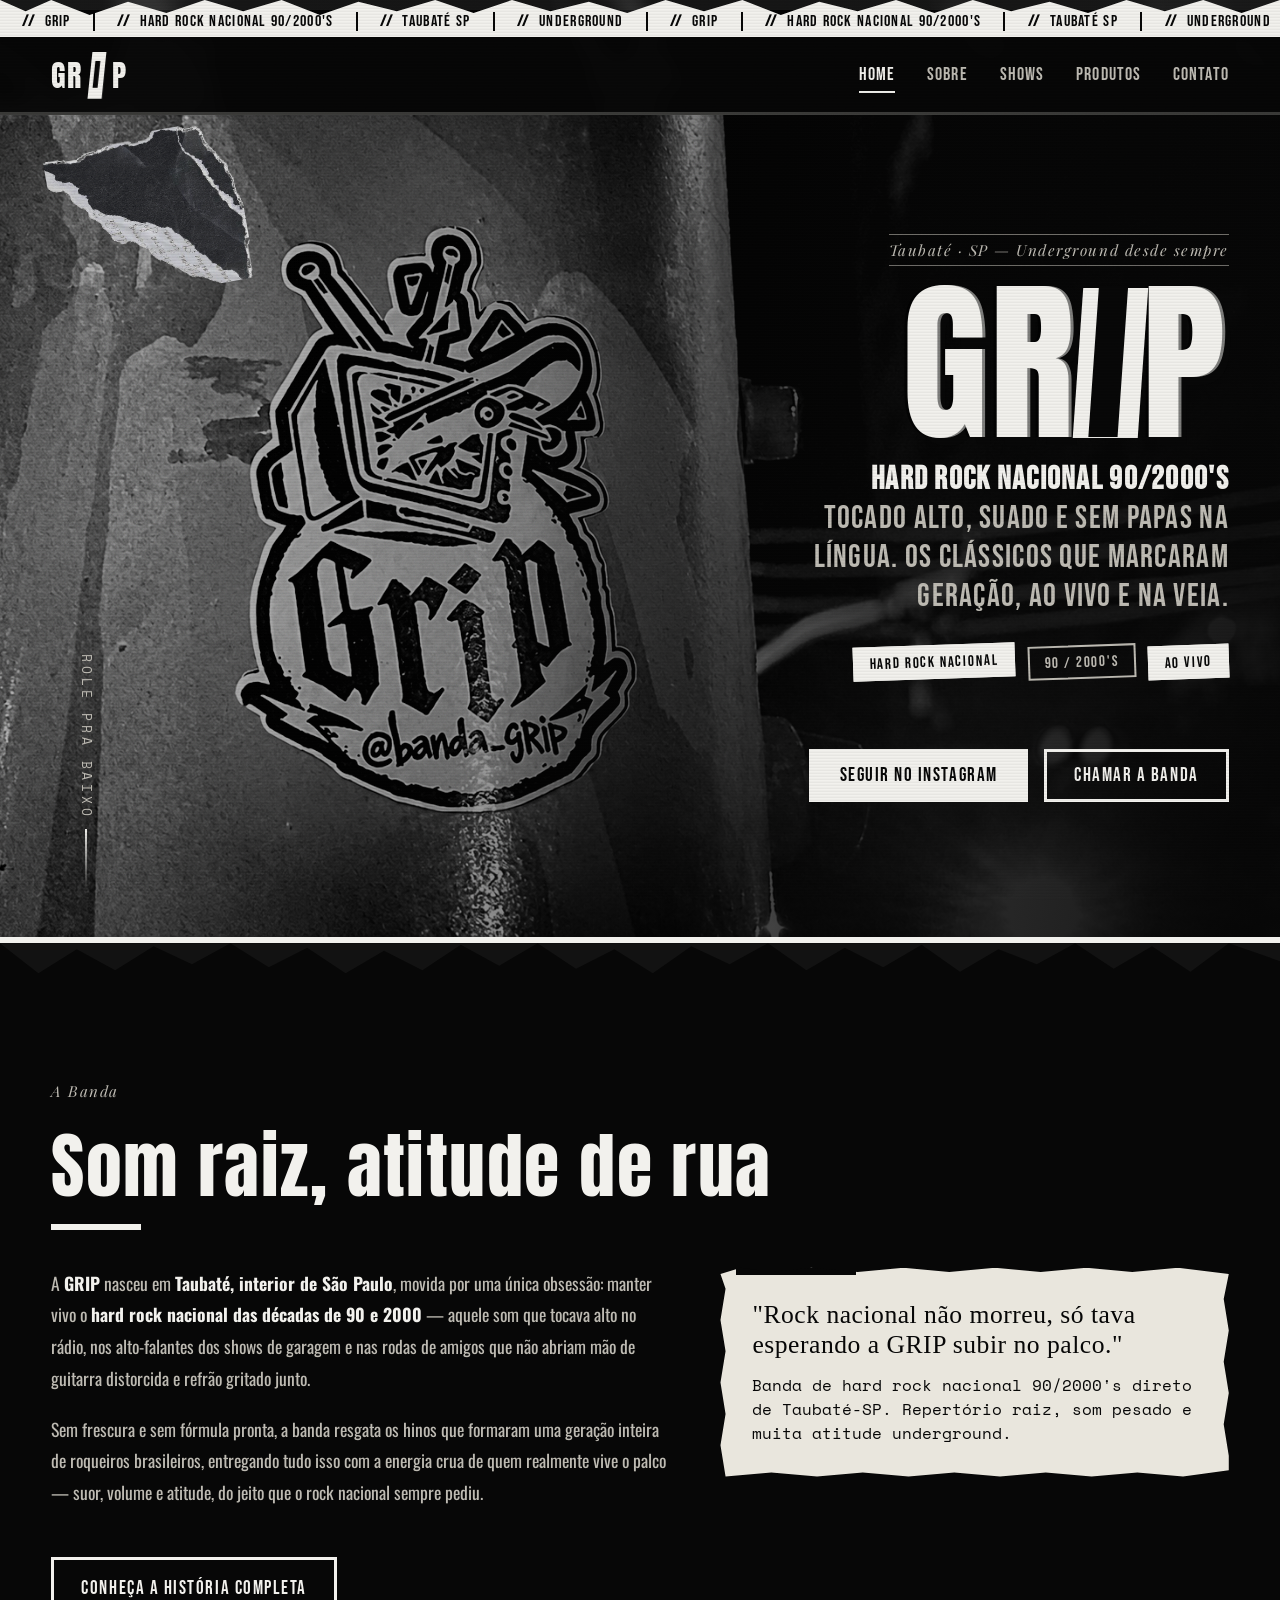
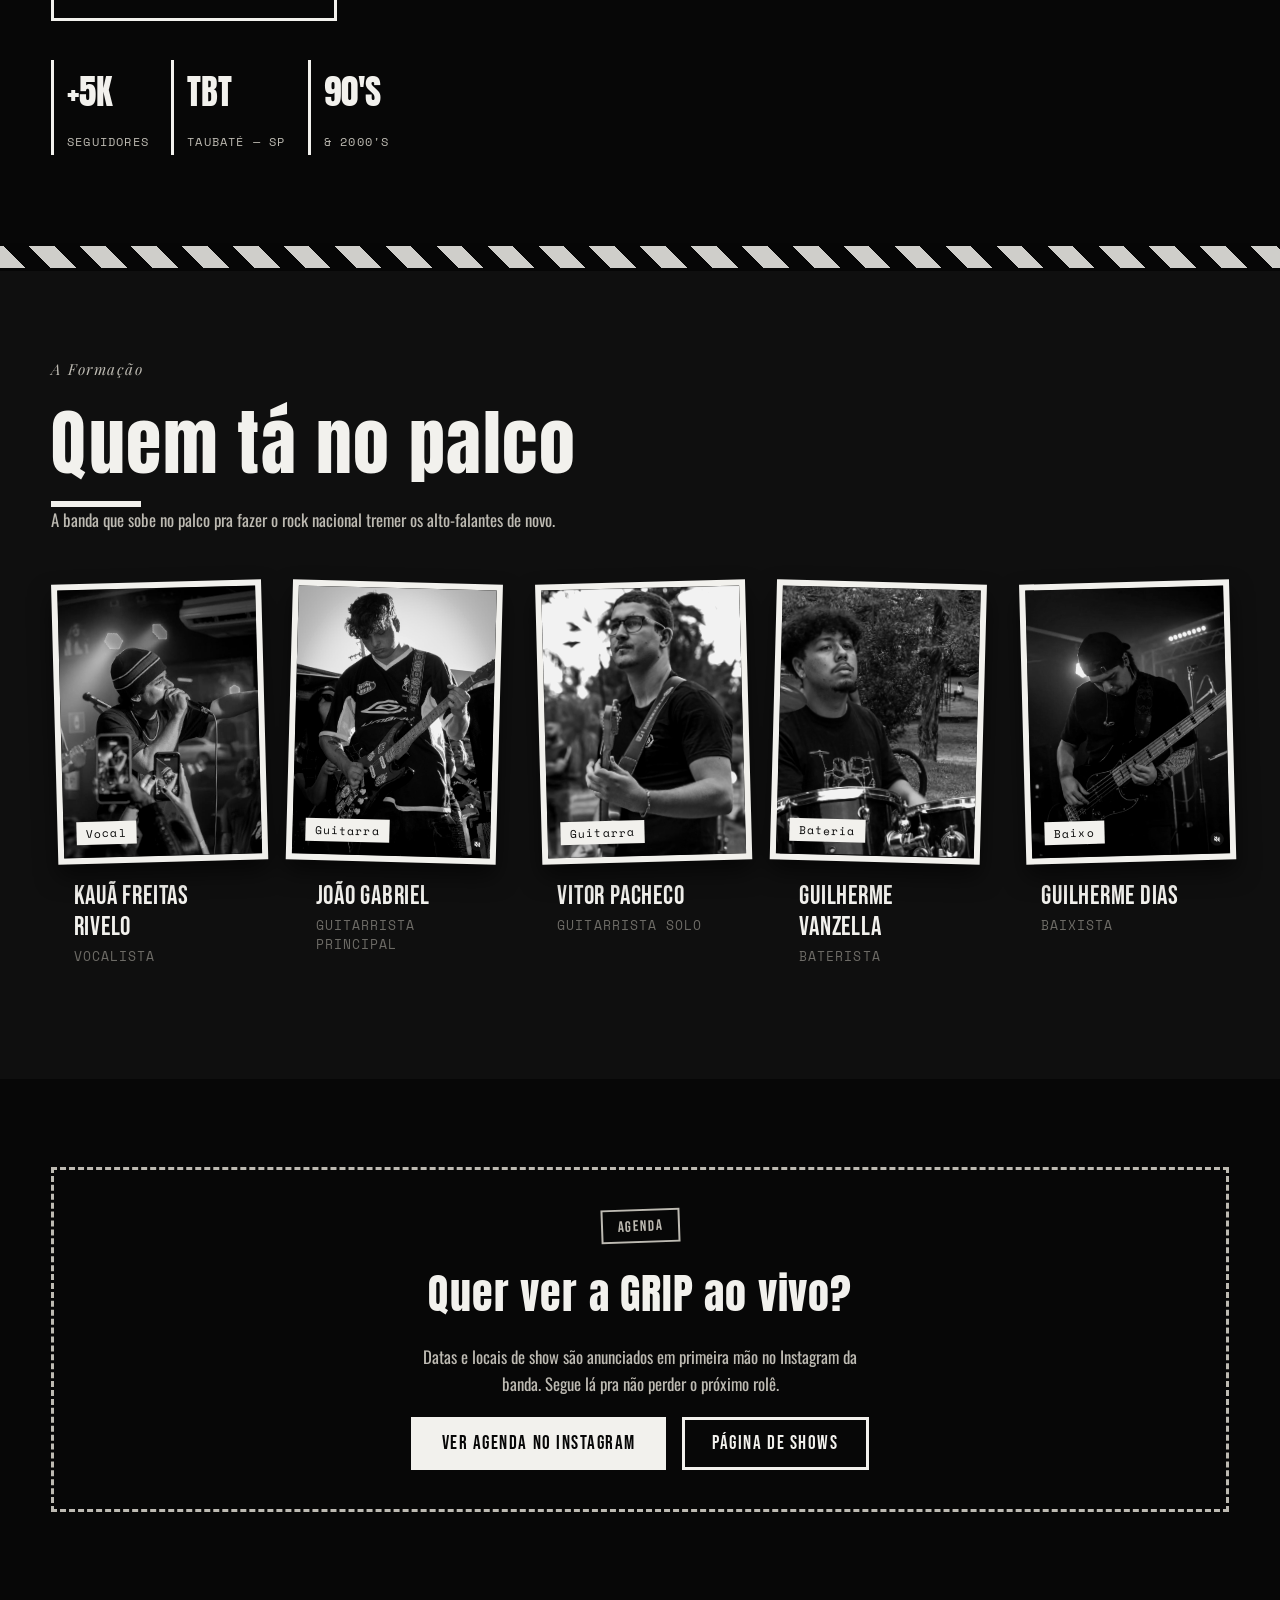
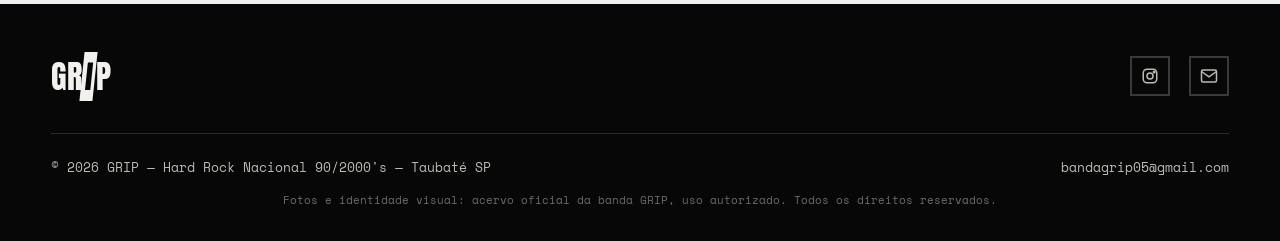
==== commit cf995ae7: "fix: nome dos integrantes da banda" ====
--- a/index.html
+++ b/index.html
@@ -131,7 +131,6 @@
             <div class="member-card__body">
               <h3 class="member-card__name">Kauã Freitas Rivelo</h3>
               <p class="member-card__instrument">Vocalista</p>
-              <a class="member-card__handle" href="https://www.instagram.com/kauafreitasrivelo/" target="_blank" rel="noopener">@kauafreitasrivelo</a>
             </div>
           </article>
 
@@ -141,9 +140,8 @@
               <img class="tv-frame__photo" src="img/guitarrista-principal.jpg" alt="J. Gabris tocando guitarra">
             </div>
             <div class="member-card__body">
-              <h3 class="member-card__name">J. Gabris</h3>
+              <h3 class="member-card__name">João Gabriel</h3>
               <p class="member-card__instrument">Guitarrista Principal</p>
-              <a class="member-card__handle" href="https://www.instagram.com/j.gabris08/" target="_blank" rel="noopener">@j.gabris08</a>
             </div>
           </article>
 
@@ -153,9 +151,8 @@
               <img class="tv-frame__photo" src="img/guitarrista-solo.jpg" alt="O Pacheco tocando guitarra">
             </div>
             <div class="member-card__body">
-              <h3 class="member-card__name">O Pacheco</h3>
+              <h3 class="member-card__name">Vitor Pacheco</h3>
               <p class="member-card__instrument">Guitarrista Solo</p>
-              <a class="member-card__handle" href="https://www.instagram.com/opacheco06/" target="_blank" rel="noopener">@opacheco06</a>
             </div>
           </article>
 
@@ -165,7 +162,7 @@
               <img class="tv-frame__photo" src="img/baterista.jpg" alt="Baterista da GRIP">
             </div>
             <div class="member-card__body">
-              <h3 class="member-card__name"><a href="https://www.instagram.com/ghd.vanzella/" target="_blank" rel="noopener">@ghd.vanzella</a></h3>
+              <h3 class="member-card__name">Guilherme Vanzella</h3>
               <p class="member-card__instrument">Baterista</p>
             </div>
           </article>
@@ -176,7 +173,7 @@
               <img class="tv-frame__photo" src="img/baixista.jpg" alt="Baixista da GRIP">
             </div>
             <div class="member-card__body">
-              <h3 class="member-card__name"><a href="https://www.instagram.com/clan_guiii/" target="_blank" rel="noopener">@clan_guiii</a></h3>
+              <h3 class="member-card__name">Guilherme Dias</h3>
               <p class="member-card__instrument">Baixista</p>
             </div>
           </article>
